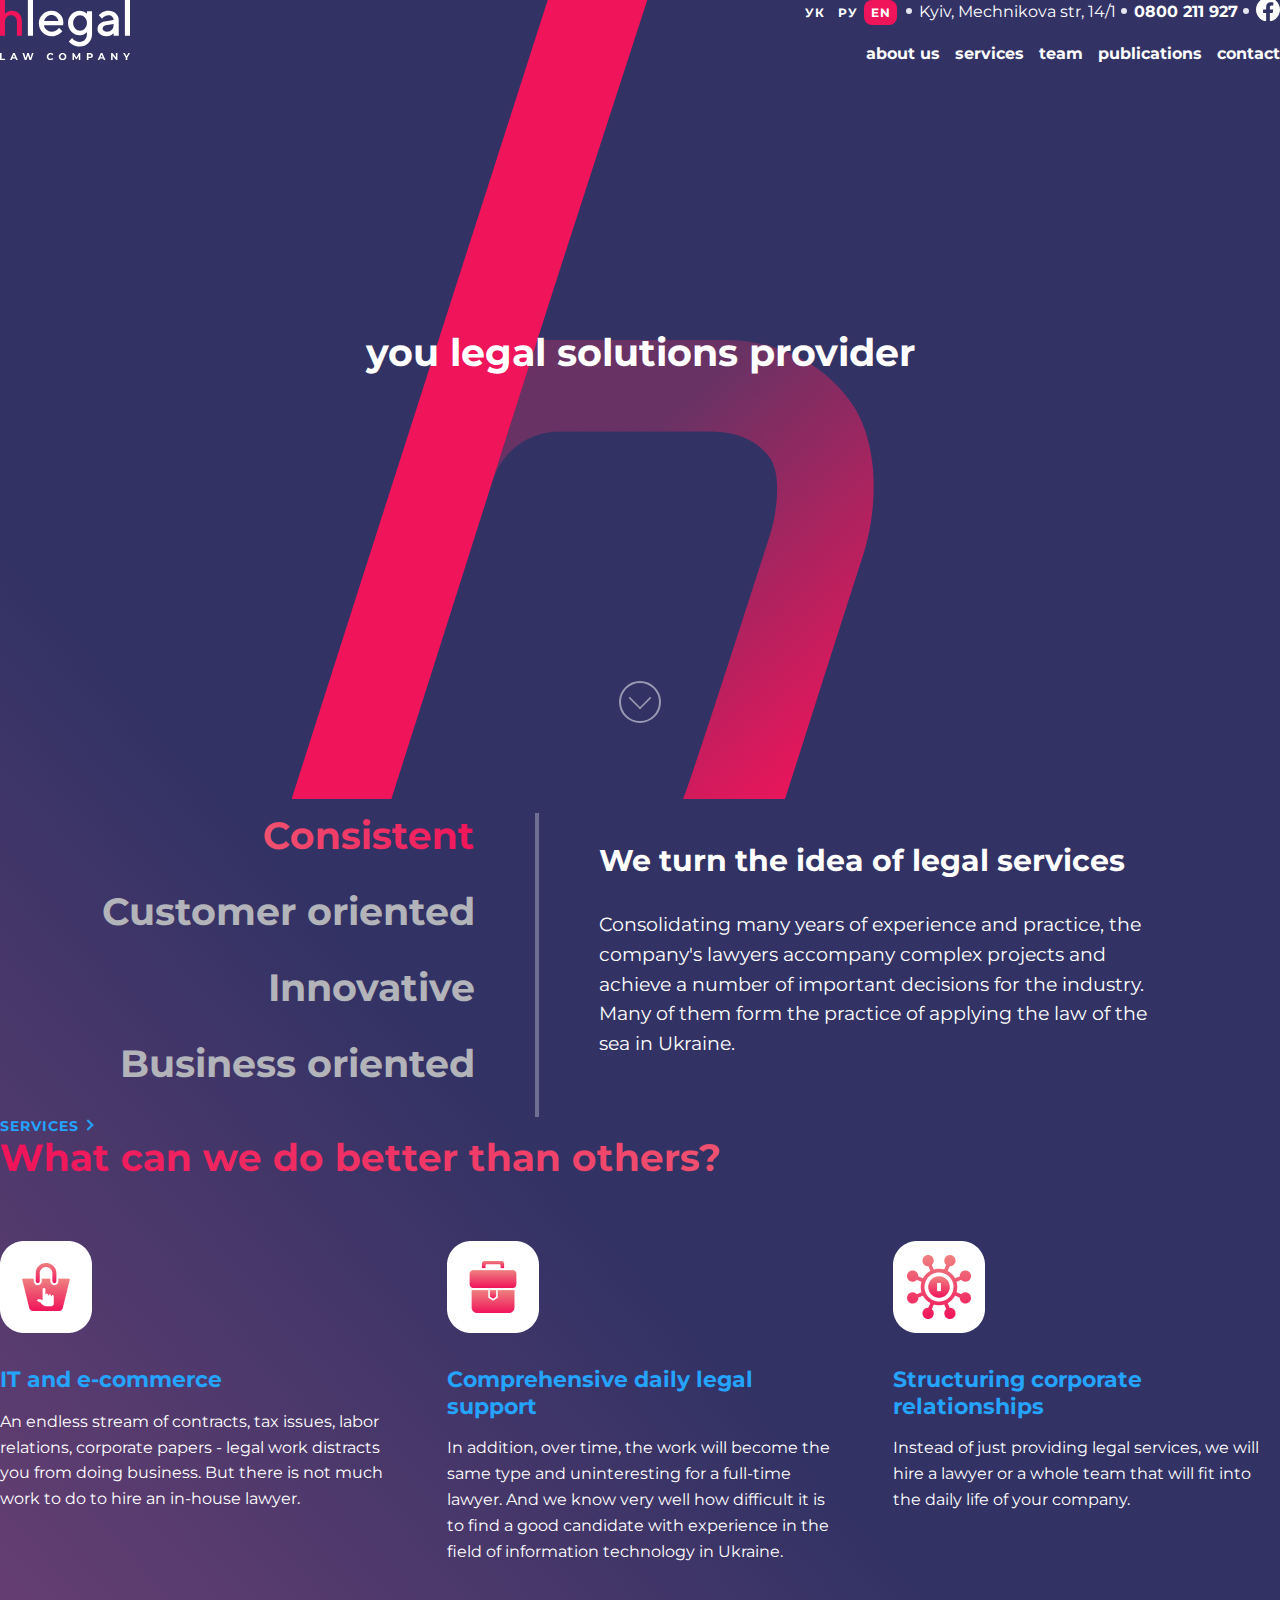
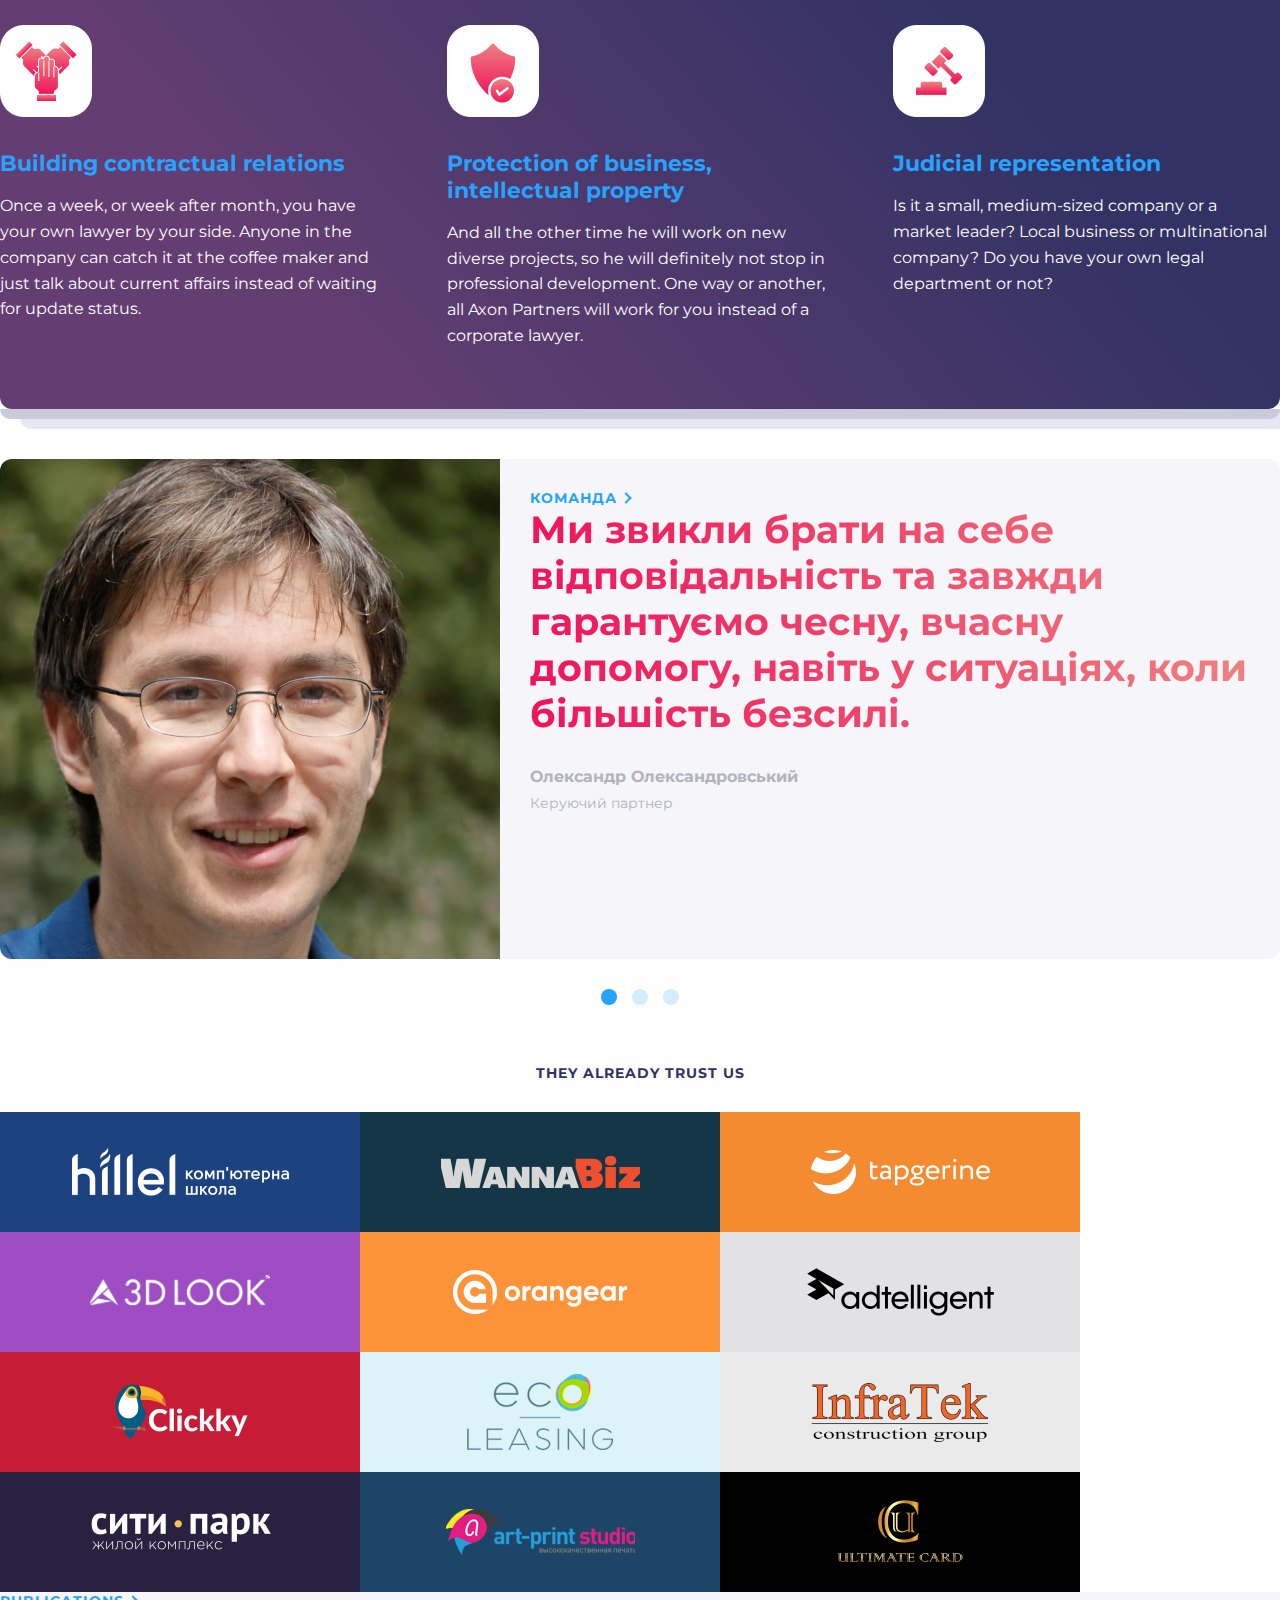
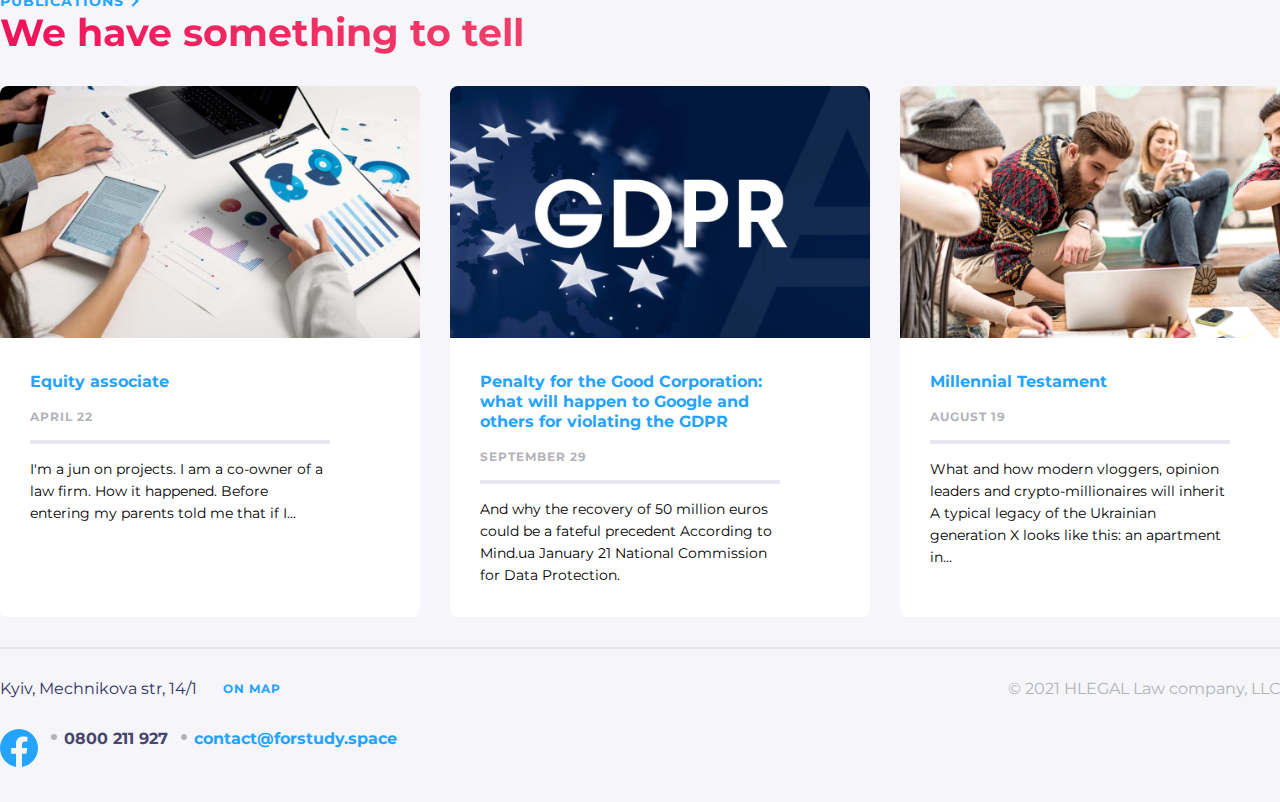
==== index.html @ 8ccf48ac "add Homepage" ====
<!DOCTYPE html>
<html lang="en">
<head>
    <meta charset="UTF-8">
    <meta http-equiv="X-UA-Compatible" content="IE=edge">
    <meta name="viewport" content="width=device-width, initial-scale=1.0">
    <link rel="preconnect" href="https://fonts.googleapis.com">
<link rel="preconnect" href="https://fonts.gstatic.com" crossorigin>
<link href="https://fonts.googleapis.com/css2?family=Montserrat:wght@400;700&display=swap" rel="stylesheet">
    <link rel="stylesheet" href="./main.css">
    <title>Hlegal</title>
</head>
<body>
    <div class="layout">
        <div class="header-hero__symbol">
            <img src="./images/homepage/Symbol.png" alt="symbol">
        </div>
        <div class="header-hero">
            <div class="container">
                <header class="header">
                    <div class="header_logo">
                        <a href="./index.html" class="header-logo__link">
                            <img src="./images/header-footer/footer-logo.svg" alt="logo">
                        </a>
                    </div>    
                    <div class="header_menu">
                        <div class="header_menu__wrapper">
                            <div class="header_menu__lang">
                                <button class="header_menu__btn">ук</button>
                                <button class="header_menu__btn">ру</button>
                                <button class="header_menu__btn">en</button>
                            </div>
                            <div class="header_menu__contacts">
                                <a href="#" class="header_menu__link">Kyiv, Mechnikova str, 14/1</a>
                                <a href="tel:0800 211 927" class="header_menu__link bold">0800 211 927</a>
                                <a href="#" class="header_menu__link">
                                    <svg class="header_menu__svg" width="24" height="24" viewBox="0 0 24 24"  xmlns="http://www.w3.org/2000/svg">
                                        <path d="M24 12.5733C24 5.90541 18.6274 0.5 12 0.5C5.37258 0.5 0 5.90541 0 12.5733C0 18.5995 4.38823 23.5943 10.125 24.5V16.0633H7.07813V12.5733H10.125V9.91343C10.125 6.88755 11.9165 5.21615 14.6576 5.21615C15.9705 5.21615 17.3438 5.45195 17.3438 5.45195V8.42313H15.8306C14.3399 8.42313 13.875 9.35379 13.875 10.3086V12.5733H17.2031L16.6711 16.0633H13.875V24.5C19.6118 23.5943 24 18.5995 24 12.5733Z"/>
                                    </svg>
                                </a>
                            </div>
                        </div>
                        <div class="header_menu__nav">
                            <a href="#" class="header_menu__bold">about us</a>
                            <a href="#" class="header_menu__bold">services</a>
                            <a href="#" class="header_menu__bold">team</a>
                            <a href="#" class="header_menu__bold">publications</a>
                            <a href="#" class="header_menu__bold">contact</a>
                        </div>
                    </div>
                </header>
            </div>
            <section class="hero">
                <h1 class="hero_title title-h1">you legal solutions provider</h1>
                <button class="hero_button">
                </button>
            </section>
        </div>
        <main>
            <section class="hero_menu">
                <ul class="hero_menu__list">
                    <li class="hero_menu__element">
                        <a href="#" class="hero_menu__link">Consistent</a>
                    </li>
                    <li class="hero_menu__element">
                        <a href="#" class="hero_menu__link">Customer oriented</a>
                    </li>
                    <li class="hero_menu__element">
                        <a href="#" class="hero_menu__link">Innovative</a>
                    </li>
                    <li class="hero_menu__element">
                        <a href="#" class="hero_menu__link">Business oriented</a>
                    </li>
                </ul>
                <div class="hero_menu__wrapper">
                    <h2 class="hero_menu__title">We turn the idea of legal services</h2>
                    <p class="hero_menu__text">Consolidating many years of experience and practice, the company's lawyers accompany complex projects and achieve a number of important decisions for the industry. Many of them form the practice of applying the law of the sea in Ukraine.</p>
                </div>
            </section>
            <div class="container">
                <section class="services">
                    <a href="#" class="main-link">Services</a>
                    <h2 class="main-title">What can we do better than others?</h2>
                    <div class="services_wrapper">
                        <div class="services_card">
                            <img src="./images/homepage/Icon1.png" alt="icon">
                            <h3 class="services_card__title">IT and e-commerce</h3>
                            <p class="services_card__text">An endless stream of contracts, tax issues, labor relations, corporate papers - legal work distracts you from doing business. But there is not much work to do to hire an in-house lawyer.</p>
                        </div>
                        <div class="services_card">
                            <img src="./images/homepage/Icon2.png" alt="icon">
                            <h3 class="services_card__title">Comprehensive daily
                            legal support</h3>
                            <p class="services_card__text">In addition, over time, the work will become the same type and uninteresting for a full-time lawyer. And we know very well how difficult it is to find a good candidate with experience in the field of information technology in Ukraine.</p>
                        </div>
                        <div class="services_card">
                            <img src="./images/homepage/Icon3.png" alt="icon">
                            <h3 class="services_card__title">Structuring corporate relationships</h3>
                            <p class="services_card__text">Instead of just providing legal services, we will hire a lawyer or a whole team that will fit into the daily life of your company.</p>
                        </div>
                        <div class="services_card">
                            <img src="./images/homepage/Icon4.png" alt="icon">
                            <h3 class="services_card__title">Building contractual relations</h3>
                            <p class="services_card__text">Once a week, or week after month, you have your own lawyer by your side. Anyone in the company can catch it at the coffee maker and just talk about current affairs instead of waiting for update status.</p>
                        </div>
                        <div class="services_card">
                            <img src="./images/homepage/Icon5.png" alt="icon">
                            <h3 class="services_card__title">Protection of business, intellectual property</h3>
                            <p class="services_card__text">And all the other time he will work on new diverse projects, so he will definitely not stop in professional development. One way or another, all Axon Partners will work for you instead of a corporate lawyer.</p>
                        </div>
                        <div class="services_card">
                            <img src="./images/homepage/Icon6.png" alt="icon">
                            <h3 class="services_card__title">Judicial representation</h3>
                            <p class="services_card__text">Is it a small, medium-sized company or a market leader? Local business or multinational company? Do you have your own legal department or not?</p>
                        </div>
                    </div>
                </section>
            </div>
    </div>
    <div class="layout_wrapper">
        <div class="layout_wrapper__back"></div>
    </div>
        <div class="container">
            <section class="team">
                <img src="./images/homepage/Team-1.jpg" class="team_img" alt="team-player">
                <div class="team_wrapper">
                    <a href="#" class="main-link">команда</a>
                    <h2 class="main-title">Ми звикли брати на себе відповідальність та завжди гарантуємо чесну, вчасну допомогу, навіть у ситуаціях, коли більшість безсилі.</h2>
                    <p class="team_text">Олександр Олександровський</p>
                    <span class="team_text__desc">Керуючий партнер</span>
                </div>   
            </section>
            <div class="team_slider">
                <svg width="16" height="16" viewBox="0 0 16 16" fill="none" xmlns="http://www.w3.org/2000/svg">
                    <circle cx="8" cy="8" r="8" fill="#24A3FF"/>
                </svg>
                <svg width="16" height="16" viewBox="0 0 16 16" fill="none" xmlns="http://www.w3.org/2000/svg">
                    <circle opacity="0.2" cx="8" cy="8" r="8" fill="#24A3FF"/>
                </svg>
                <svg width="16" height="16" viewBox="0 0 16 16" fill="none" xmlns="http://www.w3.org/2000/svg">
                    <circle opacity="0.2" cx="8" cy="8" r="8" fill="#24A3FF"/>
                </svg>
            </div> 
        </div>
        <section class="partners">
            <h3 class="partners_title">They already trust us</h3>
            <div class="partners_cards">
                <img src="./images/homepage/Item1.jpg">
                <img src="./images/homepage/Item2.jpg">
                <img src="./images/homepage/Item3.jpg">
                <img src="./images/homepage/Item4.jpg">
                <img src="./images/homepage/Item5.jpg">
                <img src="./images/homepage/Item6.jpg">
                <img src="./images/homepage/Item7.jpg">
                <img src="./images/homepage/Item8.jpg">
                <img src="./images/homepage/Item9.jpg">
                <img src="./images/homepage/Item10.jpg">
                <img src="./images/homepage/Item11.jpg">
                <img src="./images/homepage/Item12.jpg">
            </div>
        </section>
        <section class="publications">
            <div class="container">
                <a href="#" class="main-link">Publications</a>
                <h2 class="main-title">We have something to tell</h2>
                <div class="publications_wrapper">
                    <div class="publications_card">
                        <img class="publications_card__img" src="./images/homepage/Publication-1.jpg" alt="publications">
                        <div class="publications_card__wrapper">
                            <h4 class="publications_title">Equity associate</h4>
                            <span class="publications_title__desc">April 22</span>
                            <p class="publications_title__text">I'm a jun on projects. I am a co-owner of a law firm. How it happened. Before entering my parents told me that if I…</p>
                        </div>
                    </div>
                    <div class="publications_card">
                        <img class="publications_card__img" src="./images/homepage/Publication-2.jpg" alt="publications">
                        <div class="publications_card__wrapper">
                            <h4 class="publications_title">Penalty for the Good Corporation: what will happen to Google and others for violating the GDPR</h4>
                            <span class="publications_title__desc">September 29</span>
                            <p class="publications_title__text">And why the recovery of 50 million euros could be a fateful precedent According to Mind.ua January 21 National Commission for Data Protection.</p>
                        </div>
                    </div>
                    <div class="publications_card">
                        <img class="publications_card__img" src="./images/homepage/Publication-3.jpg" alt="publications">
                        <div class="publications_card__wrapper">
                            <h4 class="publications_title">Millennial Testament</h4>
                            <span class="publications_title__desc">August 19</span>
                            <p class="publications_title__text">What and how modern vloggers, opinion leaders and crypto-millionaires will inherit A typical legacy of the Ukrainian generation X looks like this: an apartment in…</p>
                        </div>
                    </div>

                </div>
            </div>
        </section>
        <div class="footer-wrapper">
        <div class="container">
            <footer class="footer">
                    <div class="footer_contacts">
                        <ul class="list">
                            <li>
                                <a href="#" class="footer_link link">Kyiv, Mechnikova str, 14/1</a>
                            </li>
                            <li>
                                <a href="#" class="footer_ref link">On map</a>
                            </li>
                        </ul>
                        <ul class="list">
                            <li>
                                <a  href="#" class="footer_link link">
                                    <svg class="footer_img__svg" width="38" height="38" viewBox="0 0 38 38" xmlns="http://www.w3.org/2000/svg">
                                        <path d="M38 19.1161C38 8.55857 29.4934 0 19 0C8.50658 0 0 8.55857 0 19.1161C0 28.6575 6.94803 36.5659 16.0312 38V24.6419H11.207V19.1161H16.0312V14.9046C16.0312 10.1136 18.8678 7.46723 23.2078 7.46723C25.2866 7.46723 27.4609 7.84059 27.4609 7.84059V12.545H25.0651C22.7048 12.545 21.9688 14.0185 21.9688 15.5302V19.1161H27.2383L26.3959 24.6419H21.9688V38C31.052 36.5659 38 28.6575 38 19.1161Z"/>
                                    </svg> 
                                </a>
                            </li>
                            <li>
                                <a href="tel:0800 211 927" class="footer_link footer_link__bold link">0800 211 927</a>
                            </li>
                            <li><a href="mailto: contact@forstudy.space" class="footer_link footer_link__mail link">contact@forstudy.space</a></li>
                        </ul>
                </div>
                <span class="footer_copyright">© 2021 HLEGAL Law company, LLC</span>
            </footer>
        </div>
        </div>
        </main>
</body>
</html>
---- main.css ----
* {
  margin: 0;
  padding: 0;
  box-sizing: border-box;
}

.link {
  text-decoration: none;
}

.layout {
  background: linear-gradient(228.57deg, #323264 11.93%, #323264 57.17%, #643E72 87.46%);
  border-radius: 0px 0px 12px 12px;
}
.layout_wrapper {
  margin-bottom: 40px;
  display: flex;
  justify-content: center;
}
.layout_wrapper__back {
  position: relative;
  display: block;
  max-width: 1400px;
  width: 100%;
  height: 10px;
  background: #CACADB;
  border-radius: 0px 0px 12px 12px;
}
.layout_wrapper__back::after {
  content: "";
  position: absolute;
  display: block;
  margin-left: 20px;
  max-width: 1360px;
  width: 100%;
  height: 20px;
  background: #E7E7F2;
  border-radius: 0px 0px 12px 12px;
  z-index: -1;
}

.header-hero {
  position: relative;
}
.header-hero__symbol {
  position: absolute;
  display: flex;
  justify-content: center;
  width: 697px;
  width: 100%;
}

.container {
  max-width: 1320px;
  margin: 0 auto;
}

.bold {
  font-weight: 700;
}

.header {
  display: flex;
  justify-content: space-between;
  align-items: center;
}
.header_menu {
  display: flex;
  flex-direction: column;
}
.header_menu__lang {
  display: inline-flex;
}
.header_menu__btn {
  display: inline-block;
  padding: 5px 7px;
  width: 33px;
  height: 25px;
  border: none;
  background-color: inherit;
  font-family: "Montserrat", sans-serif;
  text-transform: uppercase;
  font-weight: 700;
  font-size: 12px;
  line-height: 1.25;
  text-align: center;
  letter-spacing: 1px;
  color: #FFFFFF;
  cursor: pointer;
}
.header_menu__btn:hover {
  background: rgba(255, 255, 255, 0.2);
  border-radius: 8px;
}
.header_menu__btn:focus {
  background: #F0145A;
  border-radius: 8px;
}
.header_menu__btn:last-child {
  background: #F0145A;
  border-radius: 8px;
}
.header_menu__contacts {
  display: inline-flex;
}
.header_menu__link {
  display: inline-block;
  position: relative;
  margin-left: 18px;
  font-family: "Montserrat", sans-serif;
  font-size: 16px;
  line-height: 1.25;
  color: #FFFFFF;
  text-decoration: none;
}
.header_menu__link::before {
  content: "";
  position: absolute;
  display: inline-block;
  top: 25%;
  left: -13px;
  vertical-align: middle;
  width: 6px;
  height: 6px;
  background-color: #E6E6F0;
  border-radius: 50%;
}
.header_menu__link:hover {
  color: #F0145A;
}
.header_menu__svg {
  display: inline-block;
  margin-top: -5px;
  fill: #FFFFFF;
}
.header_menu__svg:hover {
  fill: #F0145A;
}
.header_menu__bold {
  font-family: "Montserrat", sans-serif;
  font-weight: 700;
  font-size: 16px;
  line-height: 1.25;
  text-decoration: none;
  position: relative;
  text-align: right;
  color: #FFFFFF;
}
.header_menu__bold::after {
  position: absolute;
  left: 0;
  bottom: -3px;
  display: block;
  content: "";
  width: 100%;
  height: 2px;
  background-color: #FFFFFF;
  opacity: 0;
  transition: all 0.2s ease-in;
}
.header_menu__bold:hover::after {
  opacity: 1;
}
.header_menu__bold:focus {
  color: #F0145A;
}
.header_menu__bold:focus::after {
  opacity: 1;
  background-color: #F0145A;
}
.header_menu__nav {
  display: flex;
  padding-top: 18px;
  justify-content: flex-end;
  gap: 15px;
}

.hero {
  display: flex;
  flex-direction: column;
  justify-content: center;
  align-items: center;
}
.hero_title {
  margin-top: 266px;
  font-family: "Montserrat", sans-serif;
  font-weight: 700;
  font-size: 38px;
  line-height: 1.21;
  text-align: center;
  color: #FFFFFF;
}
.hero_button {
  margin-top: 305px;
  margin-bottom: 90px;
  position: relative;
  width: 42px;
  height: 42px;
  background-color: inherit;
  border: 2px solid #FFFFFF;
  border-radius: 50%;
  opacity: 0.5;
  cursor: pointer;
}
.hero_button::after {
  content: "";
  position: absolute;
  top: 5px;
  left: 9px;
  width: 18px;
  height: 18px;
  border-right: 2px solid #FFFFFF;
  border-bottom: 2px solid #FFFFFF;
  transform: rotate(45deg) scale(0.8);
  animation: animate 1s ease-in-out infinite;
}
@keyframes animate {
  0% {
    transform: translateY(0) rotate(45deg) scale(0.8);
  }
  100% {
    transform: translateY(3px) rotate(45deg) scale(0.9);
  }
}
.hero_button:hover {
  border: 2px solid #F0145A;
}
.hero_menu {
  display: flex;
  justify-content: center;
}
.hero_menu__list {
  padding-right: 60px;
  margin-right: 60px;
  list-style: none;
  text-align: right;
  box-sizing: border-box;
  border-right: 4px solid rgba(255, 255, 255, 0.3);
}
.hero_menu__element {
  margin-bottom: 30px;
}
.hero_menu__element:first-child {
  background: linear-gradient(90.13deg, #EF8080 0.84%, #F0145A 99.96%);
  -webkit-background-clip: text;
  -webkit-text-fill-color: transparent;
  background-clip: text;
}
.hero_menu__link {
  font-family: "Montserrat", sans-serif;
  font-weight: 700;
  font-size: 38px;
  line-height: 1.21;
  text-align: right;
  color: #B3B3BA;
  cursor: pointer;
  text-decoration: none;
}
.hero_menu__link:hover {
  background: linear-gradient(90.13deg, #EF8080 0.84%, #F0145A 99.96%);
  -webkit-background-clip: text;
  -webkit-text-fill-color: transparent;
  background-clip: text;
}
.hero_menu__wrapper {
  margin-top: 30px;
  max-width: 580px;
  width: 100%;
}
.hero_menu__title {
  margin-bottom: 30px;
  font-family: "Montserrat", sans-serif;
  font-weight: 700;
  font-size: 30px;
  line-height: 1.23;
  color: #FFFFFF;
}
.hero_menu__text {
  font-family: "Montserrat", sans-serif;
  font-weight: 400;
  font-size: 19px;
  line-height: 1.57;
  color: #FFFFFF;
}

.main-link {
  position: relative;
  margin-bottom: 10px;
  font-family: "Montserrat", sans-serif;
  font-weight: 700;
  font-size: 14px;
  line-height: 17px;
  letter-spacing: 1px;
  text-transform: uppercase;
  color: #24A3FF;
  cursor: pointer;
  text-decoration: none;
}
.main-link::after {
  position: absolute;
  content: "";
  margin-left: 5px;
  top: 25%;
  width: 6px;
  height: 6px;
  border-bottom: 2px solid #24A3FF;
  border-right: 2px solid #24A3FF;
  transform: rotate(-45deg);
}
.main-link:hover {
  color: #F0145A;
}

.main-title {
  font-family: "Montserrat", sans-serif;
  font-weight: 700;
  font-size: 38px;
  line-height: 1.21;
  background: linear-gradient(90.13deg, #F0145A 0.84%, #EF8080 99.96%);
  -webkit-background-clip: text;
  -webkit-text-fill-color: transparent;
  background-clip: text;
}

.services_wrapper {
  display: grid;
  padding-top: 60px;
  padding-bottom: 60px;
  grid-template-columns: repeat(3, 1fr);
  grid-gap: 60px;
}
.services_card {
  max-width: 400px;
  width: 100%;
}
.services_card__title {
  margin-top: 30px;
  margin-bottom: 15px;
  font-family: "Montserrat", sans-serif;
  font-weight: 700;
  font-size: 22px;
  line-height: 1.22;
  color: #24A3FF;
}
.services_card__text {
  font-family: "Montserrat", sans-serif;
  font-weight: 400;
  font-size: 16px;
  line-height: 1.62;
  color: #FFFFFF;
}

.team {
  display: flex;
  background: #F5F5FA;
  border-radius: 12px;
}
.team_img {
  border-top-left-radius: 12px;
  border-bottom-left-radius: 12px;
}
.team_wrapper {
  margin: 30px;
}
.team_text {
  margin-top: 30px;
  margin-bottom: 6px;
  font-family: "Montserrat", sans-serif;
  font-weight: 700;
  font-size: 16px;
  line-height: 1.25;
  color: #B3B3BA;
}
.team_text__desc {
  font-family: "Montserrat", sans-serif;
  font-weight: 400;
  font-size: 14px;
  line-height: 1.57;
  color: #B3B3BA;
}
.team_slider {
  margin-top: 30px;
  margin-bottom: 60px;
  display: flex;
  justify-content: center;
  gap: 15px;
}

.partners_title {
  font-family: "Montserrat", sans-serif;
  font-weight: 700;
  font-size: 14px;
  line-height: 1.21;
  letter-spacing: 1px;
  text-align: center;
  text-transform: uppercase;
  color: #323264;
}
.partners_cards {
  margin-top: 30px;
  display: grid;
  grid-template-columns: repeat(auto-fill, 360px);
}

.publications {
  background-color: #F5F5FA;
}
.publications_wrapper {
  padding-top: 30px;
  padding-bottom: 30px;
  display: flex;
  gap: 30px;
  border-bottom: 2px solid #E6E6F0;
}
.publications_card {
  max-width: 420px;
  width: 100%;
  background-color: white;
  border-radius: 8px;
}
.publications_card__img {
  max-width: 420px;
  border-top-left-radius: 8px;
  border-top-right-radius: 8px;
}
.publications_card__wrapper {
  padding: 0 30px 30px 30px;
  max-width: 360px;
  width: 100%;
}
.publications_title {
  margin-top: 30px;
  margin-bottom: 15px;
  font-family: "Montserrat", sans-serif;
  font-weight: 700;
  font-size: 16px;
  line-height: 1.25;
  color: #24A3FF;
}
.publications_title__desc {
  font-family: "Montserrat", sans-serif;
  font-weight: 700;
  font-size: 12px;
  line-height: 1.25;
  letter-spacing: 1px;
  text-transform: uppercase;
  color: #B3B3BA;
}
.publications_title__text {
  margin-top: 15px;
  padding-top: 15px;
  font-family: "Montserrat", sans-serif;
  font-weight: 400;
  font-size: 14px;
  line-height: 1.57;
  color: #000000;
  border-top: 4px solid #E6E6F0;
}

.list {
  display: flex;
  list-style: none;
}

.footer-wrapper {
  background-color: #F5F5FA;
}

.footer {
  display: flex;
  justify-content: space-between;
  padding: 30px 0;
}
.footer_contacts {
  display: flex;
  flex-direction: column;
  gap: 30px;
}
.footer_link {
  position: relative;
  margin-right: 26px;
  font-family: "Montserrat", sans-serif;
  font-weight: 400;
  font-size: 16px;
  line-height: 1.25;
  color: #323264;
}
.footer_link__bold {
  font-family: "Montserrat", sans-serif;
  font-weight: 700;
  font-size: 16px;
  line-height: 1.25;
  color: #46466E;
}
.footer_link__mail {
  font-family: "Montserrat", sans-serif;
  font-weight: 700;
  font-size: 16px;
  line-height: 1.25;
  color: #24A3FF;
}
.footer_link__mail:hover {
  color: #F0145A;
}
.footer_link::after {
  content: "";
  position: absolute;
  display: inline-block;
  top: 25%;
  left: -13px;
  vertical-align: middle;
  width: 6px;
  height: 6px;
  background-color: #B3B3BA;
  border-radius: 50%;
}
.footer_ref {
  font-family: "Montserrat", sans-serif;
  font-weight: 700;
  font-size: 12px;
  line-height: 1.25;
  letter-spacing: 1px;
  text-transform: uppercase;
  color: #24A3FF;
}
.footer_img__svg {
  fill: #24A3FF;
}
.footer_img__svg:hover {
  fill: #F0145A;
}
.footer_copyright {
  justify-self: flex-end;
  font-family: "Montserrat", sans-serif;
  font-weight: 400;
  font-size: 16px;
  line-height: 20px;
  text-align: right;
  color: #B3B3BA;
}/*# sourceMappingURL=main.css.map */
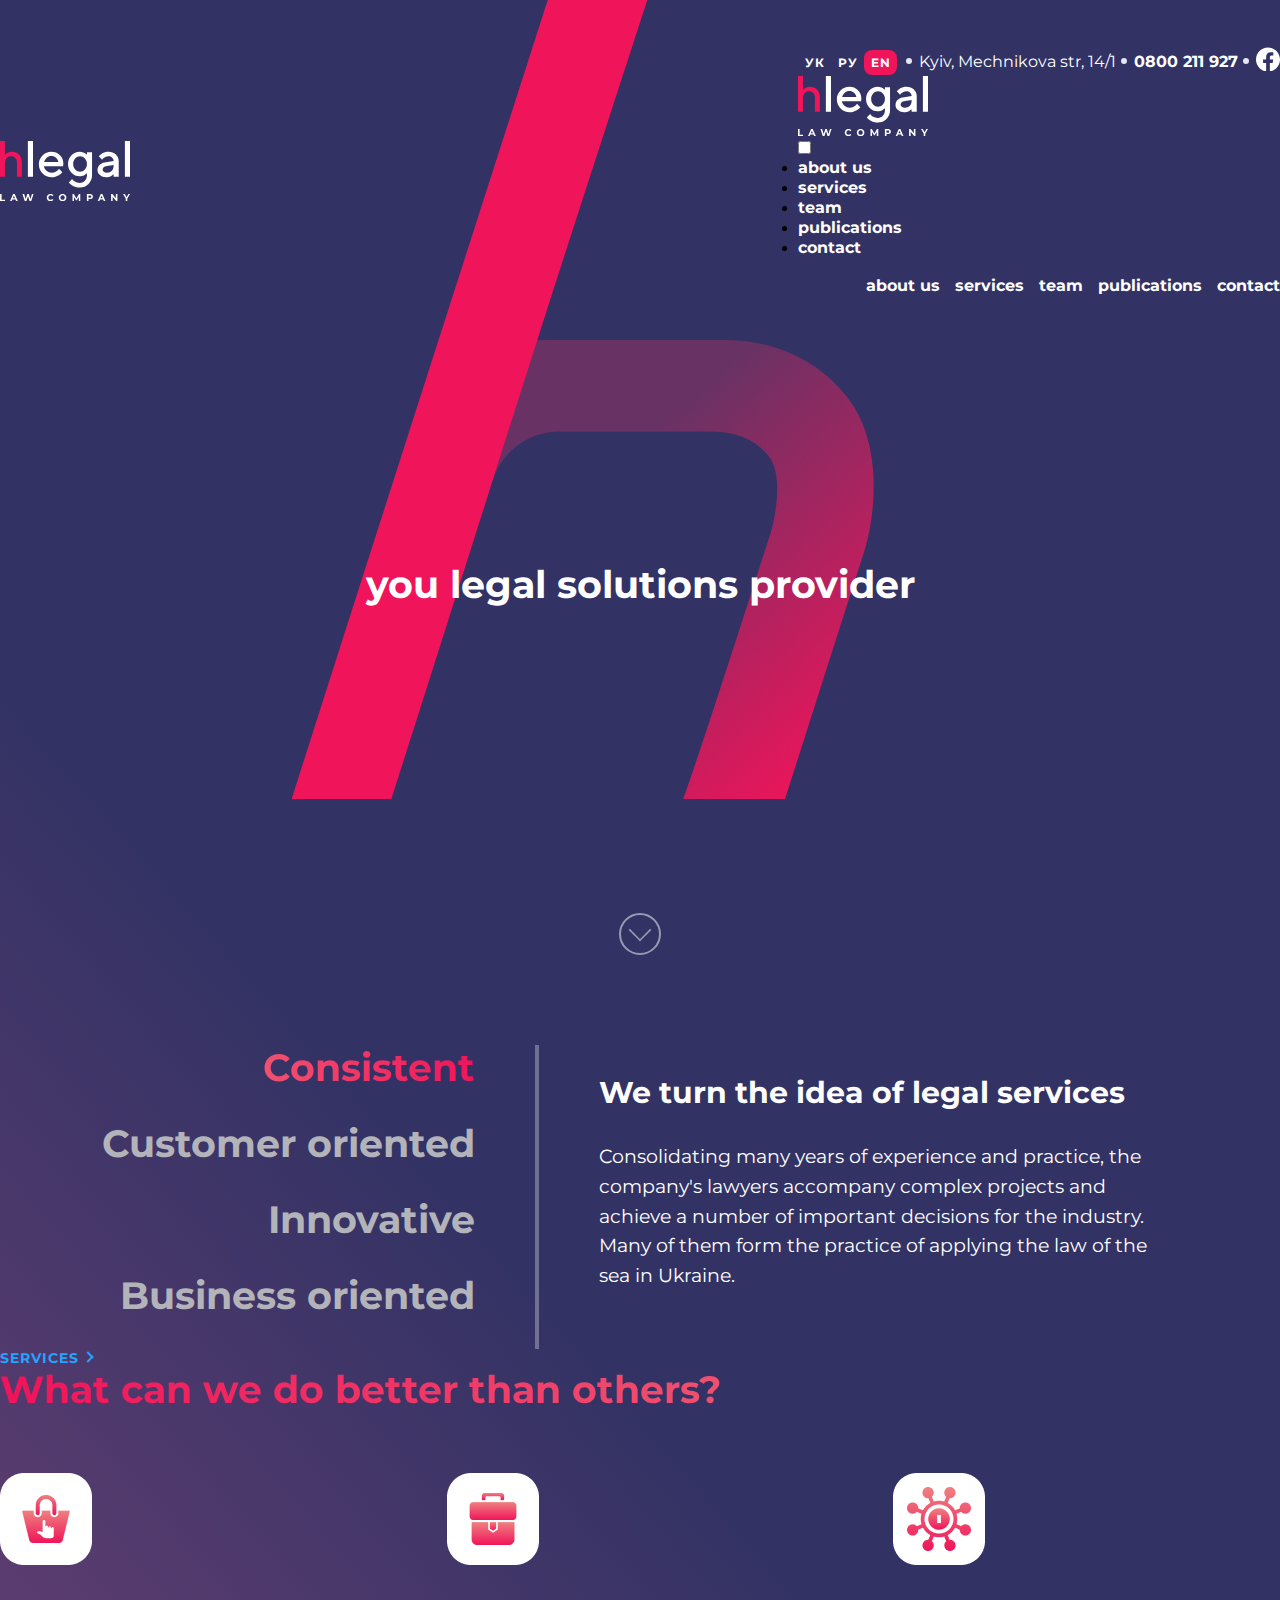
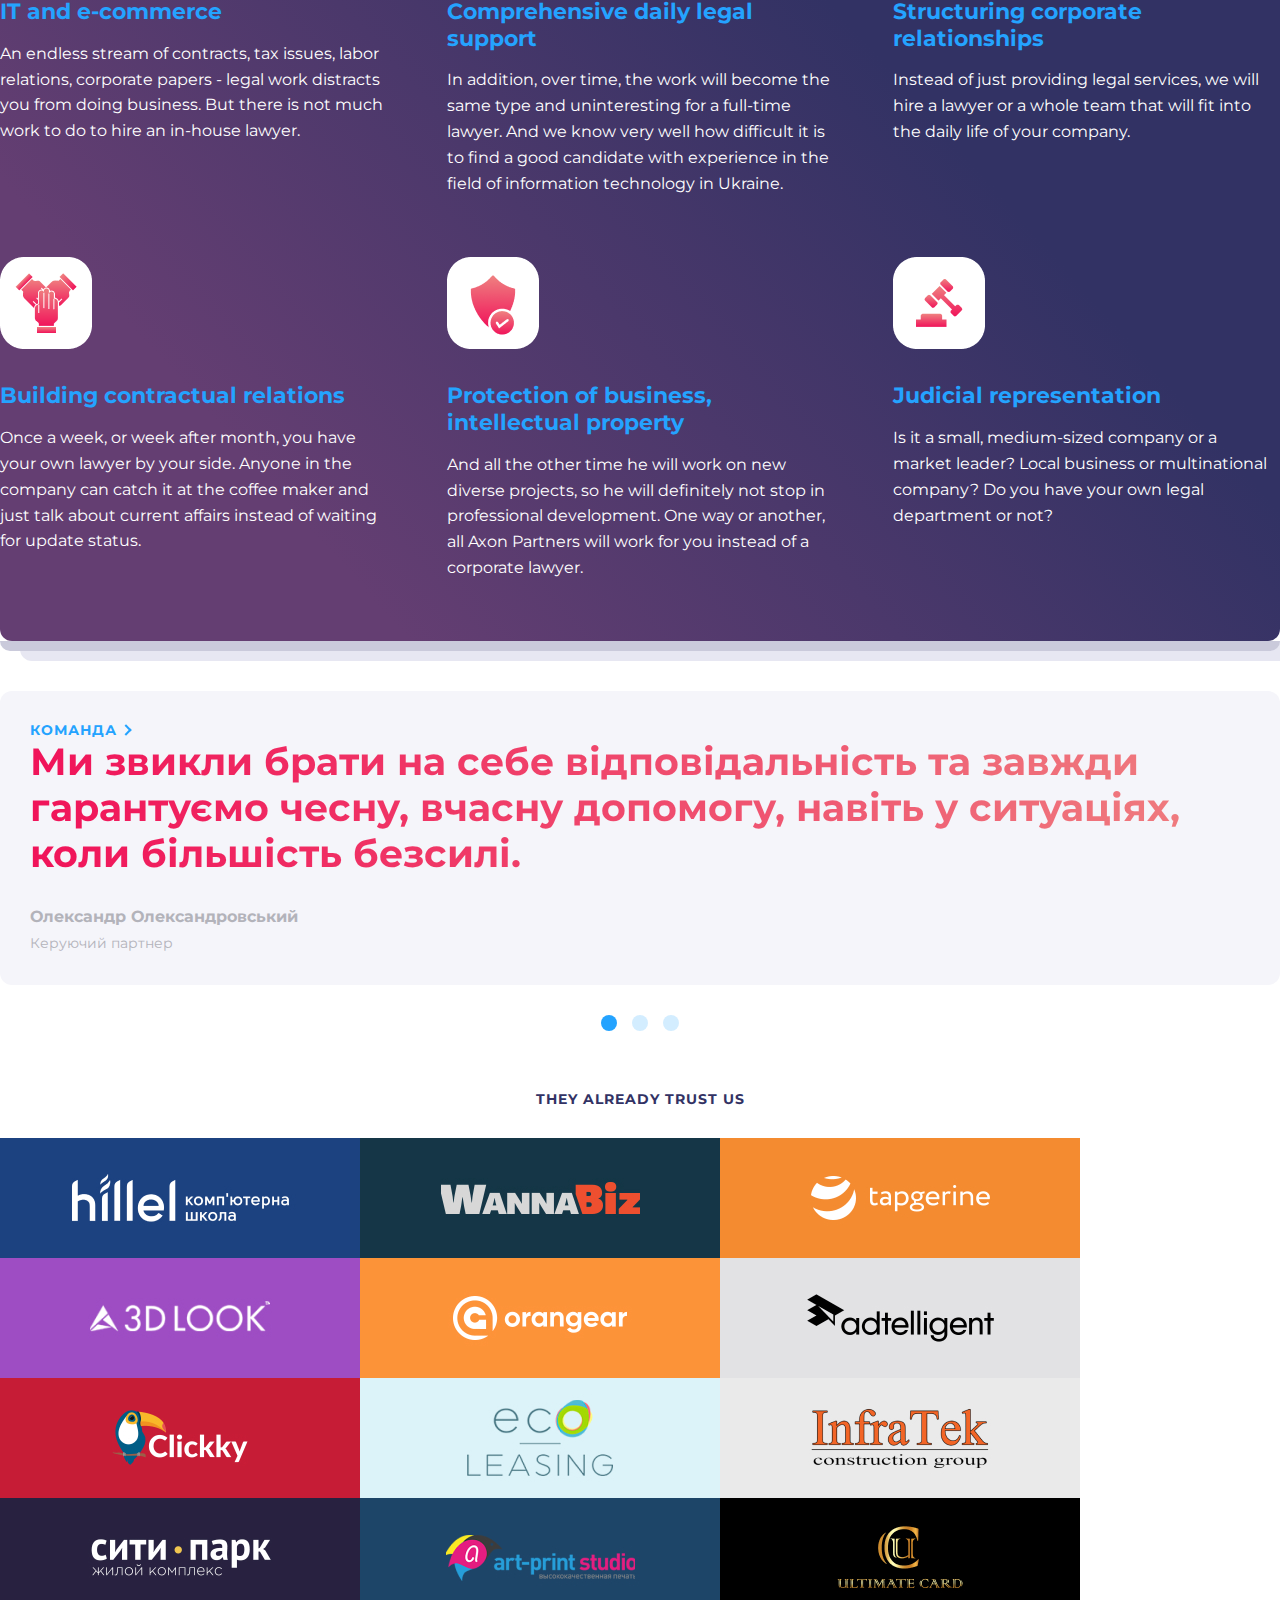
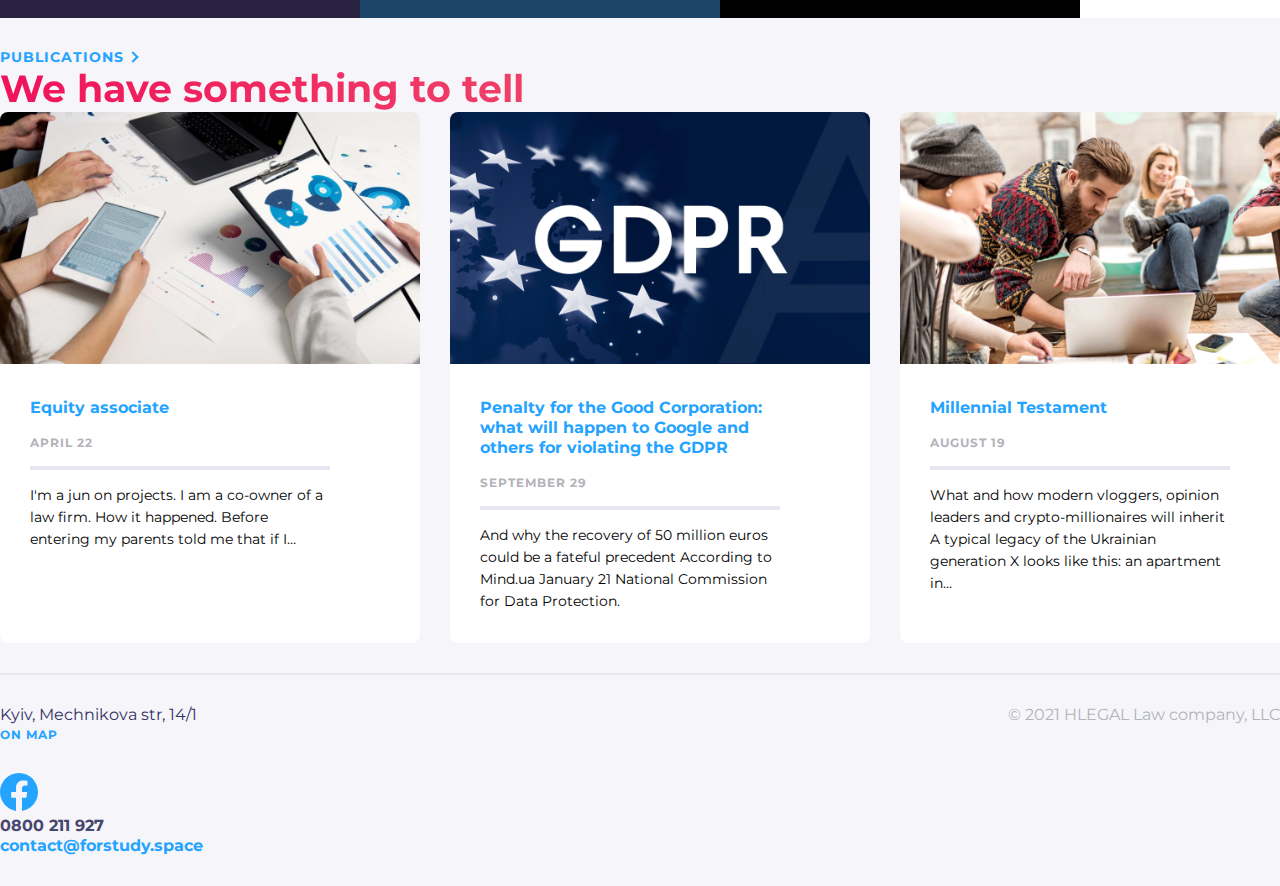
==== commit dd25fc6e: "add adaptive and page team-entry" ====
--- a/index.html
+++ b/index.html
@@ -5,15 +5,15 @@
     <meta http-equiv="X-UA-Compatible" content="IE=edge">
     <meta name="viewport" content="width=device-width, initial-scale=1.0">
     <link rel="preconnect" href="https://fonts.googleapis.com">
-<link rel="preconnect" href="https://fonts.gstatic.com" crossorigin>
-<link href="https://fonts.googleapis.com/css2?family=Montserrat:wght@400;700&display=swap" rel="stylesheet">
+    <link rel="preconnect" href="https://fonts.gstatic.com" crossorigin>
+    <link href="https://fonts.googleapis.com/css2?family=Montserrat:wght@400;700&display=swap" rel="stylesheet">
     <link rel="stylesheet" href="./main.css">
     <title>Hlegal</title>
 </head>
 <body>
     <div class="layout">
         <div class="header-hero__symbol">
-            <img src="./images/homepage/Symbol.png" alt="symbol">
+            <img class="header-hero__symbol__img" src="./images/homepage/Symbol.png" alt="symbol">
         </div>
         <div class="header-hero">
             <div class="container">
@@ -32,7 +32,7 @@
                             </div>
                             <div class="header_menu__contacts">
                                 <a href="#" class="header_menu__link">Kyiv, Mechnikova str, 14/1</a>
-                                <a href="tel:0800 211 927" class="header_menu__link bold">0800 211 927</a>
+                                <a href="tel:0800211927" class="header_menu__link bold header_menu__mobile">0800 211 927</a>
                                 <a href="#" class="header_menu__link">
                                     <svg class="header_menu__svg" width="24" height="24" viewBox="0 0 24 24"  xmlns="http://www.w3.org/2000/svg">
                                         <path d="M24 12.5733C24 5.90541 18.6274 0.5 12 0.5C5.37258 0.5 0 5.90541 0 12.5733C0 18.5995 4.38823 23.5943 10.125 24.5V16.0633H7.07813V12.5733H10.125V9.91343C10.125 6.88755 11.9165 5.21615 14.6576 5.21615C15.9705 5.21615 17.3438 5.45195 17.3438 5.45195V8.42313H15.8306C14.3399 8.42313 13.875 9.35379 13.875 10.3086V12.5733H17.2031L16.6711 16.0633H13.875V24.5C19.6118 23.5943 24 18.5995 24 12.5733Z"/>
@@ -40,10 +40,38 @@
                                 </a>
                             </div>
                         </div>
+                        <div class="header_logo__tablet">
+                            <a href="./index.html" class="header-logo__link">
+                                <img src="./images/header-footer/footer-logo.svg" alt="logo">
+                            </a> 
+                            <div class="header-mobile_menu">
+                                <input id="menu__toggle" type="checkbox" />
+                                <label class="menu__btn" for="menu__toggle">
+                                    <span class="menu__btn__btn"></span>
+                                </label>
+                                <ul class="menu__box">
+                                    <li>
+                                        <a href="#" class="header_menu__bold menu__item">about us</a>
+                                    </li>
+                                    <li>
+                                        <a href="#" class="header_menu__bold menu__item">services</a>
+                                    </li>
+                                    <li>
+                                        <a href="./team.html" class="header_menu__bold menu__item">team</a>
+                                    </li>
+                                    <li>
+                                        <a href="#" class="header_menu__bold menu__item">publications</a>
+                                    </li>
+                                    <li>
+                                        <a href="#" class="header_menu__bold  menu__item">contact</a>
+                                    </li>
+                                </ul>
+                            </div>  
+                        </div>
                         <div class="header_menu__nav">
                             <a href="#" class="header_menu__bold">about us</a>
                             <a href="#" class="header_menu__bold">services</a>
-                            <a href="#" class="header_menu__bold">team</a>
+                            <a href="./team.html" class="header_menu__bold">team</a>
                             <a href="#" class="header_menu__bold">publications</a>
                             <a href="#" class="header_menu__bold">contact</a>
                         </div>
@@ -56,7 +84,7 @@
                 </button>
             </section>
         </div>
-        <main>
+        <div class="container">
             <section class="hero_menu">
                 <ul class="hero_menu__list">
                     <li class="hero_menu__element">
@@ -71,14 +99,15 @@
                     <li class="hero_menu__element">
                         <a href="#" class="hero_menu__link">Business oriented</a>
                     </li>
-                </ul>
+                </ul>    
                 <div class="hero_menu__wrapper">
                     <h2 class="hero_menu__title">We turn the idea of legal services</h2>
                     <p class="hero_menu__text">Consolidating many years of experience and practice, the company's lawyers accompany complex projects and achieve a number of important decisions for the industry. Many of them form the practice of applying the law of the sea in Ukraine.</p>
                 </div>
             </section>
-            <div class="container">
-                <section class="services">
+        </div>
+        <div class="container">
+            <section class="services">
                     <a href="#" class="main-link">Services</a>
                     <h2 class="main-title">What can we do better than others?</h2>
                     <div class="services_wrapper">
@@ -114,17 +143,19 @@
                             <p class="services_card__text">Is it a small, medium-sized company or a market leader? Local business or multinational company? Do you have your own legal department or not?</p>
                         </div>
                     </div>
-                </section>
-            </div>
+            </section>
+        </div>
     </div>
     <div class="layout_wrapper">
         <div class="layout_wrapper__back"></div>
     </div>
+    <main class="main">
         <div class="container">
             <section class="team">
-                <img src="./images/homepage/Team-1.jpg" class="team_img" alt="team-player">
+                <div class="team_backgr">
+                </div>
                 <div class="team_wrapper">
-                    <a href="#" class="main-link">команда</a>
+                    <a href="./team.html" class="main-link">команда</a>
                     <h2 class="main-title">Ми звикли брати на себе відповідальність та завжди гарантуємо чесну, вчасну допомогу, навіть у ситуаціях, коли більшість безсилі.</h2>
                     <p class="team_text">Олександр Олександровський</p>
                     <span class="team_text__desc">Керуючий партнер</span>
@@ -145,18 +176,18 @@
         <section class="partners">
             <h3 class="partners_title">They already trust us</h3>
             <div class="partners_cards">
-                <img src="./images/homepage/Item1.jpg">
-                <img src="./images/homepage/Item2.jpg">
-                <img src="./images/homepage/Item3.jpg">
-                <img src="./images/homepage/Item4.jpg">
-                <img src="./images/homepage/Item5.jpg">
-                <img src="./images/homepage/Item6.jpg">
-                <img src="./images/homepage/Item7.jpg">
-                <img src="./images/homepage/Item8.jpg">
-                <img src="./images/homepage/Item9.jpg">
-                <img src="./images/homepage/Item10.jpg">
-                <img src="./images/homepage/Item11.jpg">
-                <img src="./images/homepage/Item12.jpg">
+                <img class="partners_cards__img" src="./images/homepage/Item1.jpg" alt="partners">
+                <img class="partners_cards__img" src="./images/homepage/Item2.jpg" alt="partners">
+                <img class="partners_cards__img" src="./images/homepage/Item3.jpg" alt="partners">
+                <img class="partners_cards__img" src="./images/homepage/Item4.jpg" alt="partners">
+                <img class="partners_cards__img" src="./images/homepage/Item5.jpg" alt="partners">
+                <img class="partners_cards__img" src="./images/homepage/Item6.jpg" alt="partners">
+                <img class="partners_cards__img" src="./images/homepage/Item7.jpg" alt="partners">
+                <img class="partners_cards__img" src="./images/homepage/Item8.jpg" alt="partners">
+                <img class="partners_cards__img" src="./images/homepage/Item9.jpg" alt="partners">
+                <img class="partners_cards__img" src="./images/homepage/Item10.jpg" alt="partners">
+                <img class="partners_cards__img" src="./images/homepage/Item11.jpg" alt="partners">
+                <img class="partners_cards__img" src="./images/homepage/Item12.jpg" alt="partners">
             </div>
         </section>
         <section class="publications">
@@ -180,48 +211,49 @@
                             <p class="publications_title__text">And why the recovery of 50 million euros could be a fateful precedent According to Mind.ua January 21 National Commission for Data Protection.</p>
                         </div>
                     </div>
-                    <div class="publications_card">
-                        <img class="publications_card__img" src="./images/homepage/Publication-3.jpg" alt="publications">
-                        <div class="publications_card__wrapper">
+                    <div class="publications_card publications_card__big">
+                        <img class="publications_card__img publications_card__big__img" src="./images/homepage/Publication-3.jpg" alt="publications">
+                        <div class="publications_card__wrapper publications_card__big__wrapper">
                             <h4 class="publications_title">Millennial Testament</h4>
                             <span class="publications_title__desc">August 19</span>
                             <p class="publications_title__text">What and how modern vloggers, opinion leaders and crypto-millionaires will inherit A typical legacy of the Ukrainian generation X looks like this: an apartment in…</p>
                         </div>
                     </div>
-
                 </div>
             </div>
         </section>
-        <div class="footer-wrapper">
+    </main>
+    <div class="footer-wrapper">
         <div class="container">
             <footer class="footer">
-                    <div class="footer_contacts">
-                        <ul class="list">
-                            <li>
-                                <a href="#" class="footer_link link">Kyiv, Mechnikova str, 14/1</a>
-                            </li>
-                            <li>
-                                <a href="#" class="footer_ref link">On map</a>
-                            </li>
-                        </ul>
-                        <ul class="list">
-                            <li>
-                                <a  href="#" class="footer_link link">
-                                    <svg class="footer_img__svg" width="38" height="38" viewBox="0 0 38 38" xmlns="http://www.w3.org/2000/svg">
-                                        <path d="M38 19.1161C38 8.55857 29.4934 0 19 0C8.50658 0 0 8.55857 0 19.1161C0 28.6575 6.94803 36.5659 16.0312 38V24.6419H11.207V19.1161H16.0312V14.9046C16.0312 10.1136 18.8678 7.46723 23.2078 7.46723C25.2866 7.46723 27.4609 7.84059 27.4609 7.84059V12.545H25.0651C22.7048 12.545 21.9688 14.0185 21.9688 15.5302V19.1161H27.2383L26.3959 24.6419H21.9688V38C31.052 36.5659 38 28.6575 38 19.1161Z"/>
-                                    </svg> 
-                                </a>
-                            </li>
-                            <li>
-                                <a href="tel:0800 211 927" class="footer_link footer_link__bold link">0800 211 927</a>
-                            </li>
-                            <li><a href="mailto: contact@forstudy.space" class="footer_link footer_link__mail link">contact@forstudy.space</a></li>
-                        </ul>
+                <div class="footer_contacts">
+                    <ul class="footer_contacts__list">
+                        <li>
+                            <a href="#" class="footer_link link">Kyiv, Mechnikova str, 14/1</a>
+                        </li>
+                        <li>
+                            <a href="#" class="footer_ref link">On map</a>
+                        </li>
+                    </ul>
+                    <ul class="footer_contacts__list">
+                        <li>
+                            <a  href="#" class="footer_link link">
+                                <svg class="footer_img__svg" width="38" height="38" viewBox="0 0 38 38" xmlns="http://www.w3.org/2000/svg">
+                                    <path d="M38 19.1161C38 8.55857 29.4934 0 19 0C8.50658 0 0 8.55857 0 19.1161C0 28.6575 6.94803 36.5659 16.0312 38V24.6419H11.207V19.1161H16.0312V14.9046C16.0312 10.1136 18.8678 7.46723 23.2078 7.46723C25.2866 7.46723 27.4609 7.84059 27.4609 7.84059V12.545H25.0651C22.7048 12.545 21.9688 14.0185 21.9688 15.5302V19.1161H27.2383L26.3959 24.6419H21.9688V38C31.052 36.5659 38 28.6575 38 19.1161Z"/>
+                                </svg> 
+                            </a>
+                        </li>
+                        <li>
+                            <a href="tel:0800211927" class="footer_link__bold link">0800 211 927</a>
+                        </li>
+                        <li>
+                            <a href="mailto:contact@forstudy.space" class="footer_link__mail link">contact@forstudy.space</a>
+                        </li>
+                    </ul>
                 </div>
                 <span class="footer_copyright">© 2021 HLEGAL Law company, LLC</span>
             </footer>
         </div>
-        </div>
-        </main>
+    </div>   
 </body>
 </html>--- a/main.css
+++ b/main.css
@@ -40,6 +40,7 @@
 }
 
 .header-hero {
+  padding-top: 50px;
   position: relative;
 }
 .header-hero__symbol {
@@ -403,10 +404,10 @@
 }
 
 .publications {
+  padding-top: 30px;
   background-color: #F5F5FA;
 }
 .publications_wrapper {
-  padding-top: 30px;
   padding-bottom: 30px;
   display: flex;
   gap: 30px;
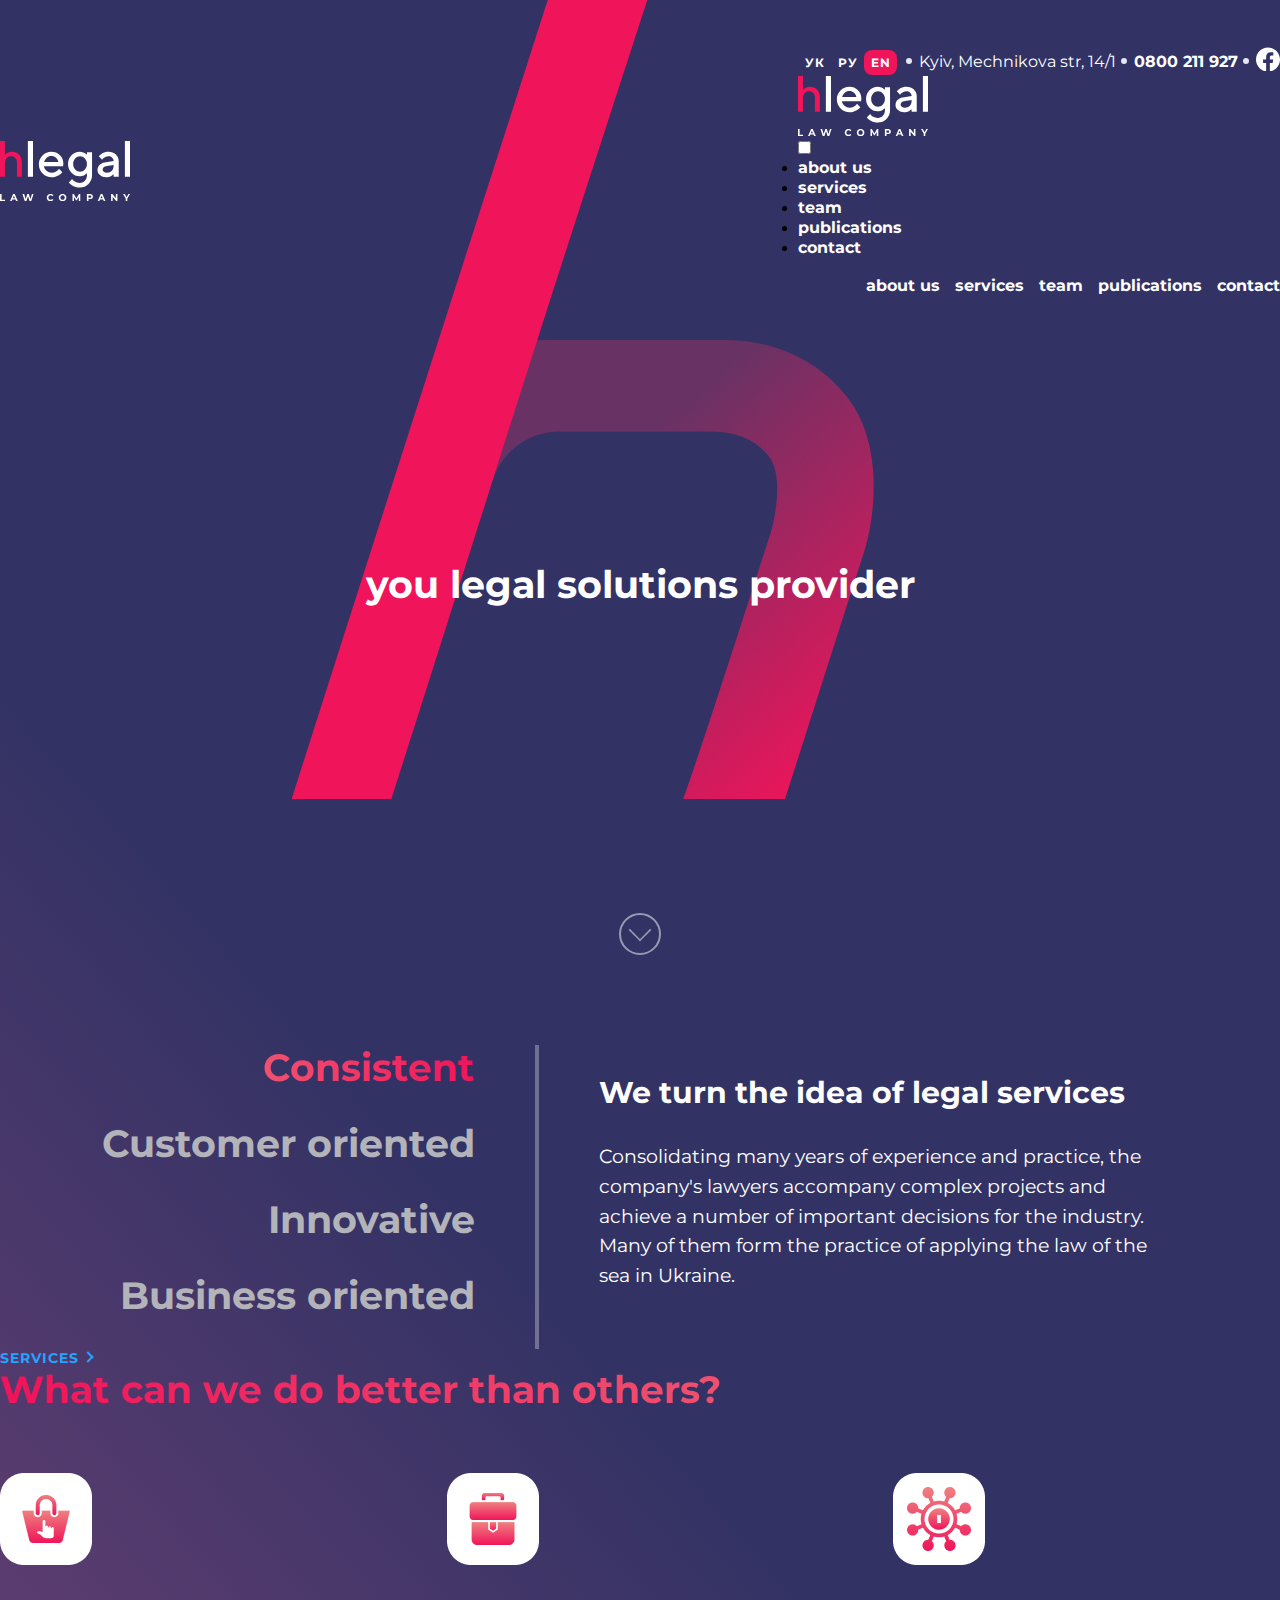
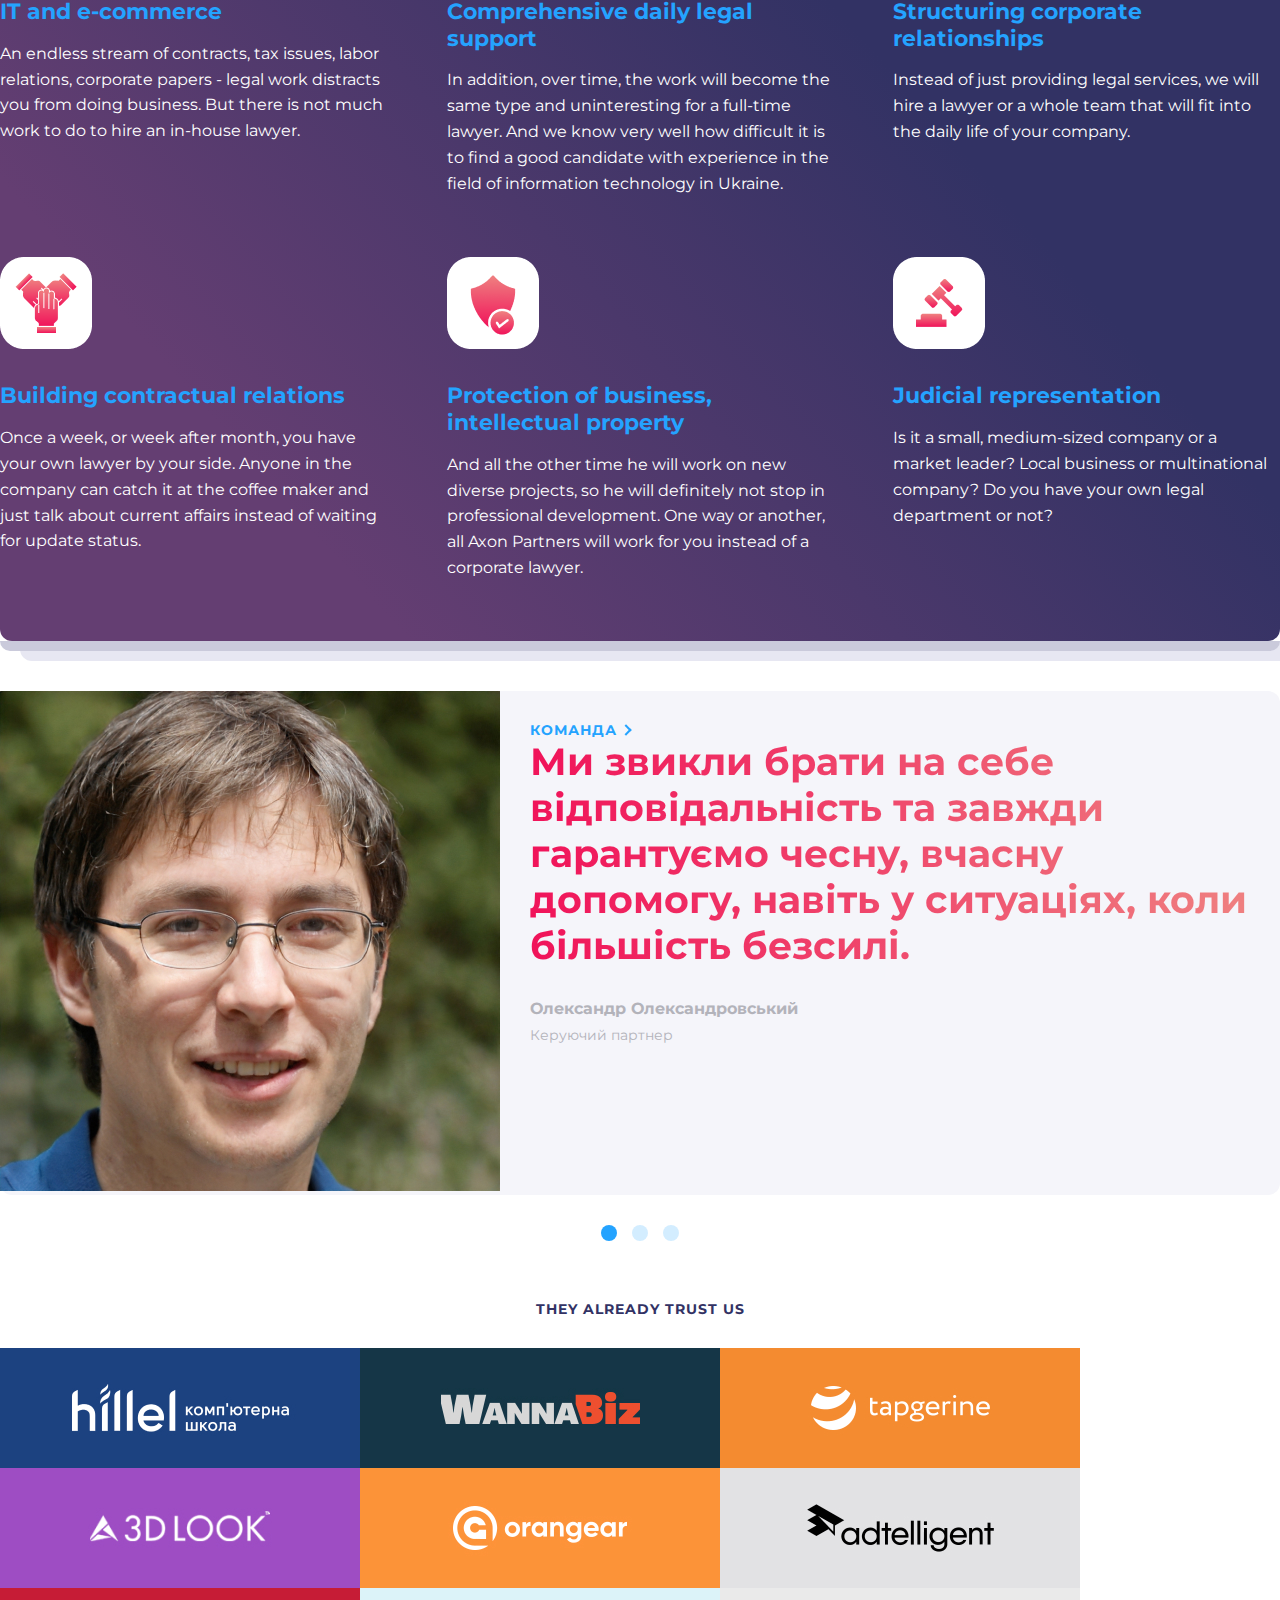
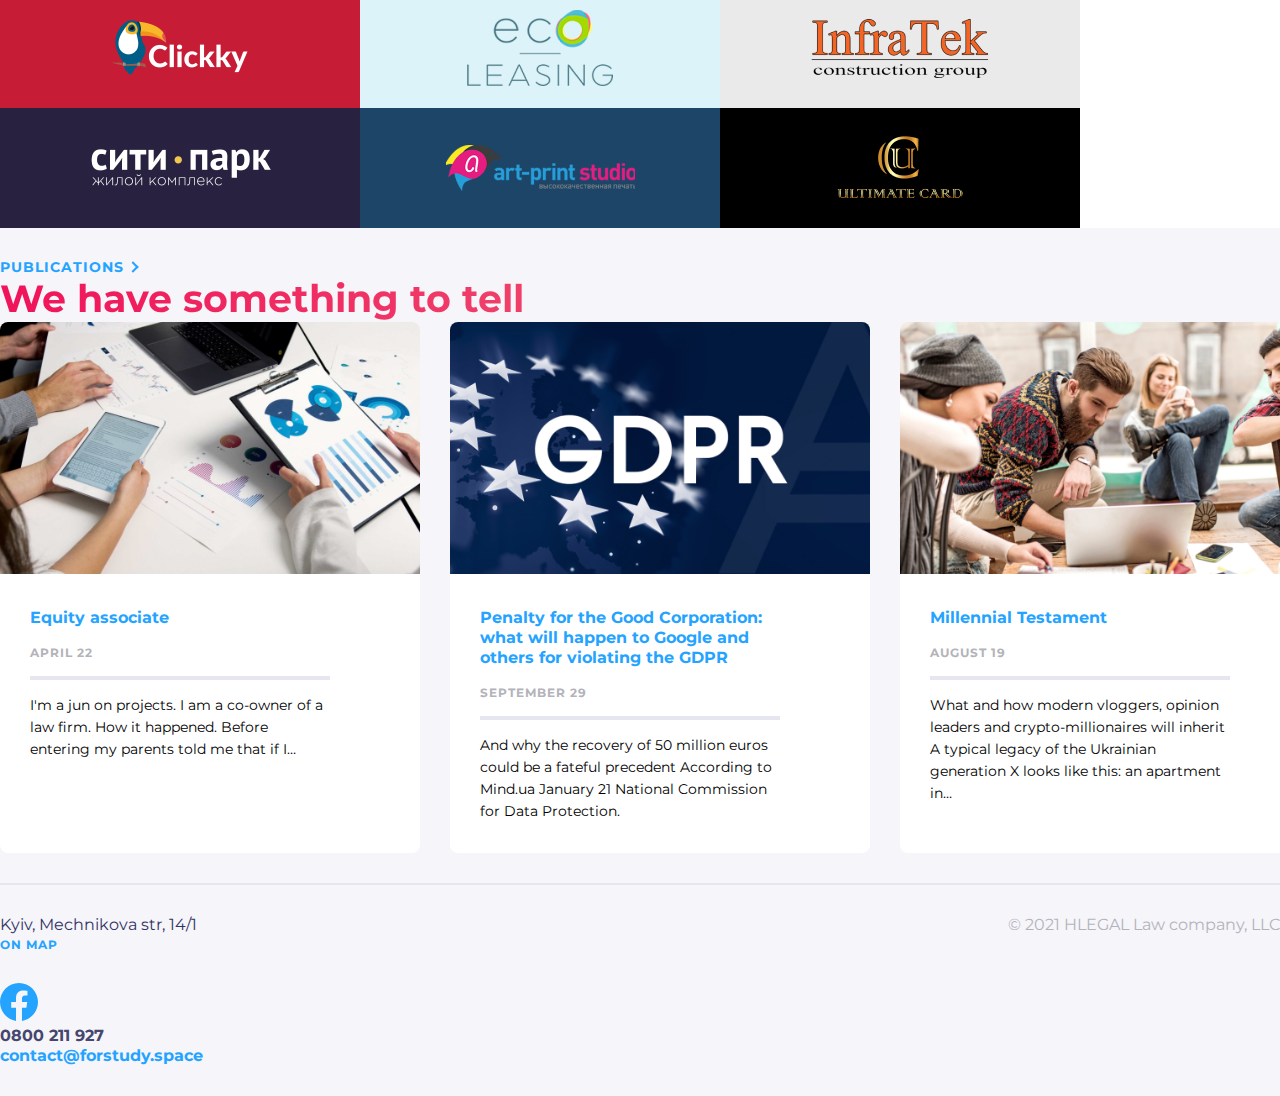
==== commit 0b167190: "fix(layout): layout fixies" ====
--- a/index.html
+++ b/index.html
@@ -11,6 +11,17 @@
     <title>Hlegal</title>
 </head>
 <body>
+<!-- structure of header is incorrect
+should be
+
+<header>
+    <div class="container"></div>
+<header>
+
+<section class=header-section>
+    <div class="container"></div>
+</section>
+-->
     <div class="layout">
         <div class="header-hero__symbol">
             <img class="header-hero__symbol__img" src="./images/homepage/Symbol.png" alt="symbol">
@@ -149,10 +160,12 @@
     <div class="layout_wrapper">
         <div class="layout_wrapper__back"></div>
     </div>
+<!-- there is correct structure with main tag and container-->
     <main class="main">
         <div class="container">
             <section class="team">
                 <div class="team_backgr">
+                    <img src="../../../images/homepage/Team-1.jpg" alt="">
                 </div>
                 <div class="team_wrapper">
                     <a href="./team.html" class="main-link">команда</a>
@@ -223,6 +236,12 @@
             </div>
         </section>
     </main>
+
+<!--the same situation as header.
+<footer>
+<div class="container"></div>
+</footer>
+-->
     <div class="footer-wrapper">
         <div class="container">
             <footer class="footer">
@@ -256,4 +275,4 @@
         </div>
     </div>   
 </body>
-</html>+</html>
